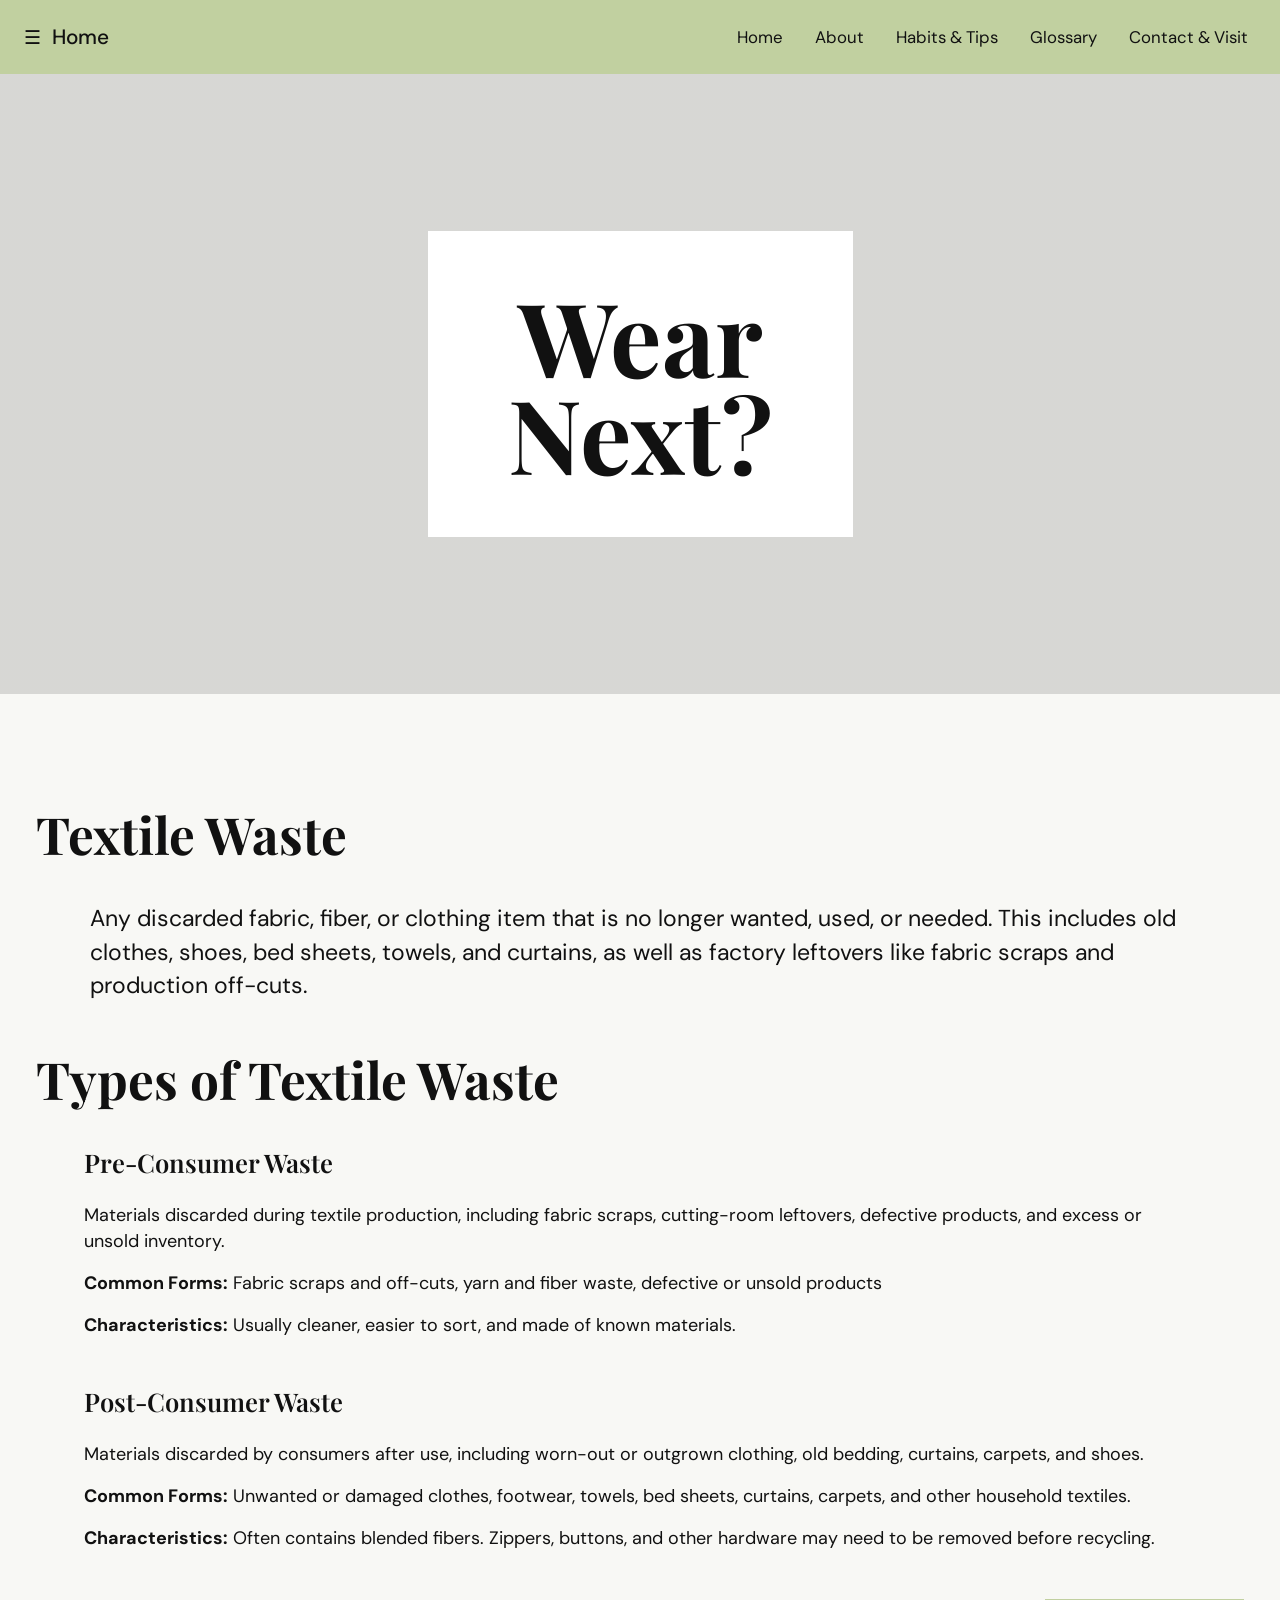
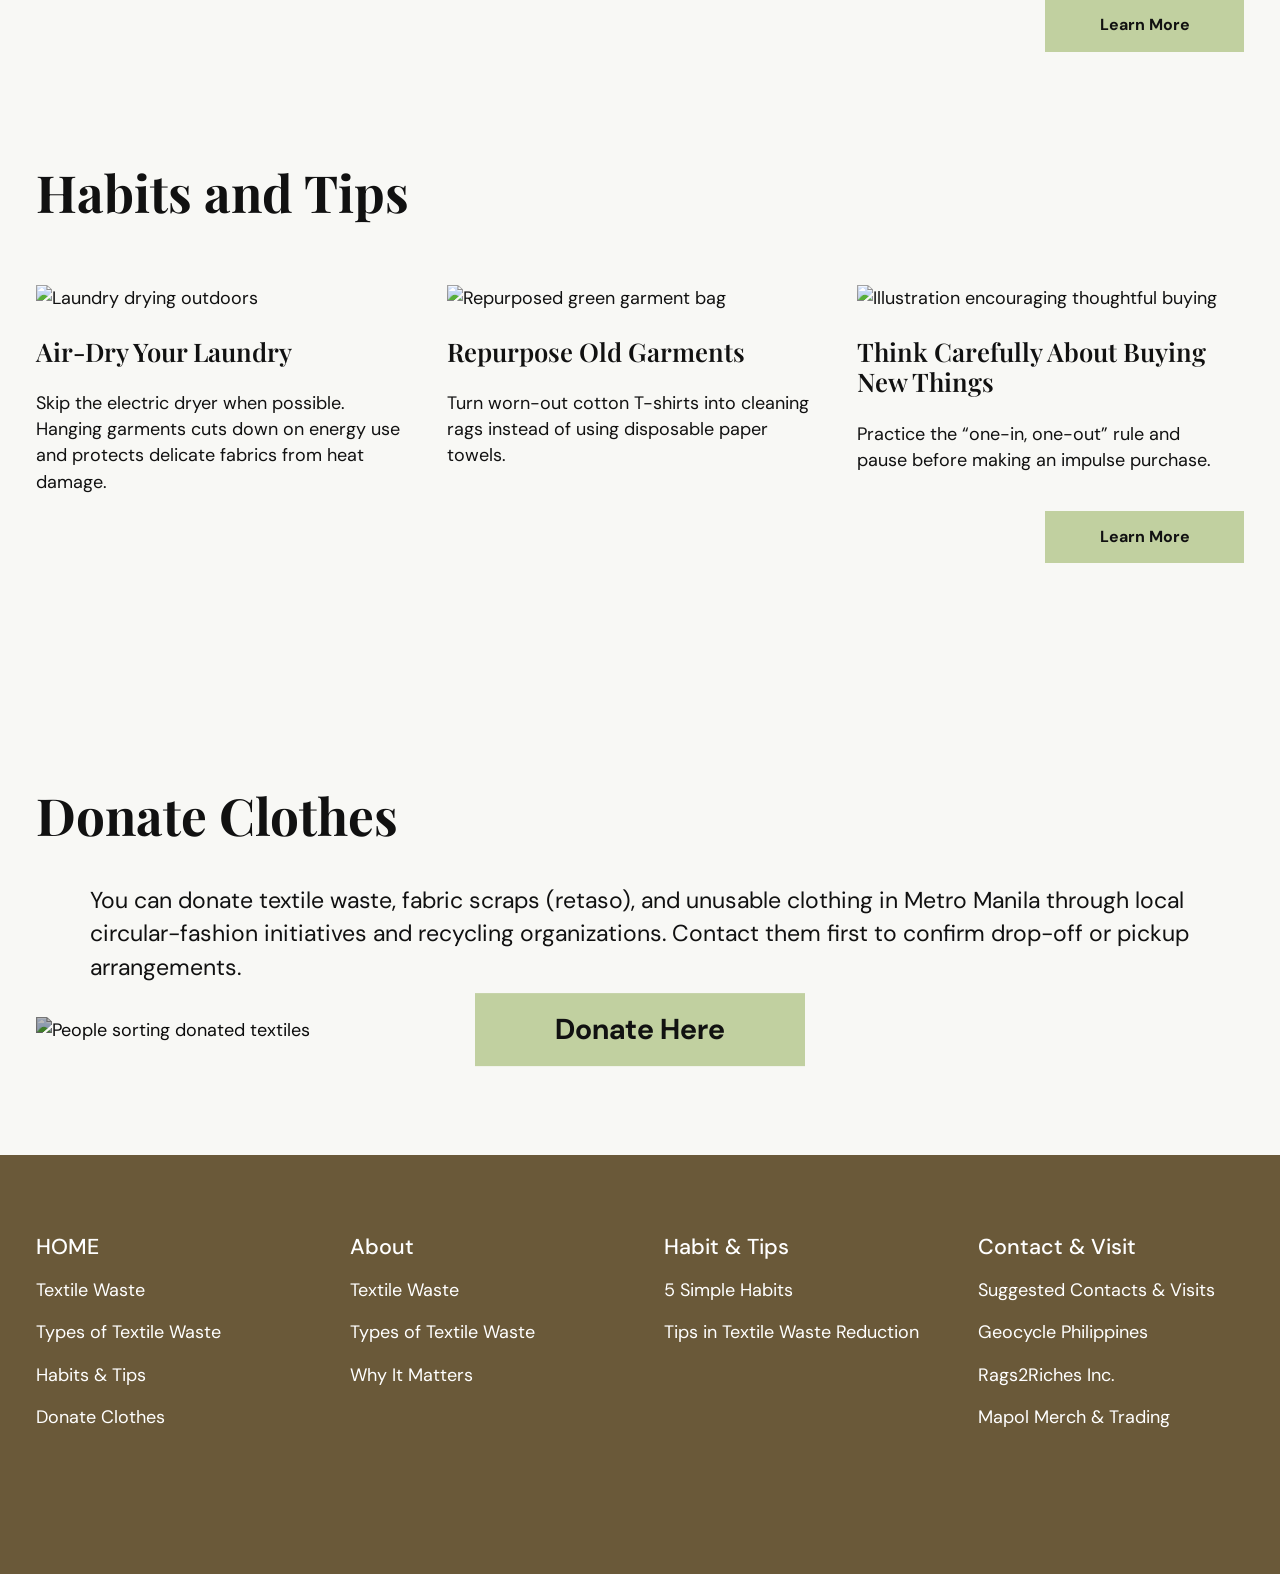
==== index.html @ 6bd79add "Add files via upload" ====
<!DOCTYPE html>
<html lang="en">
<head>
  <meta charset="utf-8">
  <meta name="viewport" content="width=device-width, initial-scale=1">
  <meta name="description" content="A practical guide to understanding and reducing textile waste.">
  <title>Wear Next? | Textile Waste Guide</title>
  <link rel="preconnect" href="https://fonts.googleapis.com">
  <link rel="preconnect" href="https://fonts.gstatic.com" crossorigin>
  <link href="https://fonts.googleapis.com/css2?family=DM+Sans:wght@400;500;700&family=Playfair+Display:wght@600;700&display=swap" rel="stylesheet">
  <link href="https://cdn.jsdelivr.net/npm/bootstrap@5.3.3/dist/css/bootstrap.min.css" rel="stylesheet">
  <link href="styles.css" rel="stylesheet">
</head>

<body>
  <nav class="navbar navbar-expand-lg site-nav sticky-top">
    <div class="container-fluid nav-inner">
      <a class="navbar-brand" href="#home"><span class="menu-mark">☰</span> Home</a>
      <button class="navbar-toggler" data-bs-toggle="collapse" data-bs-target="#nav"><span class="navbar-toggler-icon"></span></button>
      <div class="collapse navbar-collapse" id="nav">
        <ul class="navbar-nav ms-auto gap-lg-3">
          <li><a class="nav-link" href="#home">Home</a></li>
          <li><a class="nav-link" href="about.html">About</a></li>
          <li><a class="nav-link" href="habits.html">Habits & Tips</a></li>
          <li><a class="nav-link" href="glossary.html">Glossary</a></li>
          <li><a class="nav-link" href="contact.html">Contact & Visit</a></li>
        </ul>
      </div>
    </div>
  </nav>

  <main>
    <section id="home" class="hero hero-home">
      <div class="hero-card"><h1>Wear<br>Next?</h1></div>
    </section>

    <section class="section-pad">
      <div class="container-fluid content-width">
        <h2 id="textile-waste">Textile Waste</h2>
        <p class="lead-copy">Any discarded fabric, fiber, or clothing item that is no longer wanted, used, or needed. This includes old clothes, shoes, bed sheets, towels, and curtains, as well as factory leftovers like fabric scraps and production off-cuts.</p>
        <h2 class="mt-5" id="types-of-textile-waste">Types of Textile Waste</h2>
        <div class="type-block"><h3>Pre-Consumer Waste</h3><p>Materials discarded during textile production, including fabric scraps, cutting-room leftovers, defective products, and excess or unsold inventory.</p><p><strong>Common Forms:</strong> Fabric scraps and off-cuts, yarn and fiber waste, defective or unsold products</p><p><strong>Characteristics:</strong> Usually cleaner, easier to sort, and made of known materials.</p></div>
        <div class="type-block"><h3>Post-Consumer Waste</h3><p>Materials discarded by consumers after use, including worn-out or outgrown clothing, old bedding, curtains, carpets, and shoes.</p><p><strong>Common Forms:</strong> Unwanted or damaged clothes, footwear, towels, bed sheets, curtains, carpets, and other household textiles.</p><p><strong>Characteristics:</strong> Often contains blended fibers. Zippers, buttons, and other hardware may need to be removed before recycling.</p></div>
        <div class="text-end"><a class="btn btn-sage" href="about.html">Learn More</a></div>
      </div>
    </section>

    <section class="section-pad pt-0" id="featured-habits">
      <div class="container-fluid content-width">
        <h2 id="habits">Habits and Tips</h2>
        <div class="row g-4 mt-2">
          <article class="col-md-4"><img src="assets/img-002.png" alt="Laundry drying outdoors"><h3>Air-Dry Your Laundry</h3><p>Skip the electric dryer when possible. Hanging garments cuts down on energy use and protects delicate fabrics from heat damage.</p></article>
          <article class="col-md-4"><img src="assets/img-006.png" alt="Repurposed green garment bag"><h3>Repurpose Old Garments</h3><p>Turn worn-out cotton T-shirts into cleaning rags instead of using disposable paper towels.</p></article>
          <article class="col-md-4"><img src="assets/img-012.png" alt="Illustration encouraging thoughtful buying"><h3>Think Carefully About Buying New Things</h3><p>Practice the “one-in, one-out” rule and pause before making an impulse purchase.</p></article>
        </div>
        <div class="text-end"><a class="btn btn-sage" href="habits.html">Learn More</a></div>
      </div>
    </section>

    <section class="section-pad">
      <div class="container-fluid content-width"><h2 id="donate">Donate Clothes</h2><p class="lead-copy">You can donate textile waste, fabric scraps (retaso), and unusable clothing in Metro Manila through local circular-fashion initiatives and recycling organizations. Contact them first to confirm drop-off or pickup arrangements.</p>
      <div class="donate-banner"><img src="assets/img-014.png" alt="People sorting donated textiles"><a class="donate-button" href="contact.html">Donate Here</a></div></div>
    </section>

    <footer class="site-footer">
      <div class="container-fluid content-width"><div class="row g-5">
        <div class="col-md-3"><h3>HOME</h3>
          <a href="index.html#textile-waste">Textile Waste</a>
          <a href="index.html#types-of-textile-waste">Types of Textile Waste</a>
          <a href="index.html#habits">Habits & Tips</a>
          <a href="index.html#donate">Donate Clothes</a></div>
        <div class="col-md-3"><h3>About</h3>
          <a href="about.html#textile-waste">Textile Waste</a>
          <a href="about.html#types-of-textile-waste">Types of Textile Waste</a>
          <a href="about.html#why-it-matters">Why It Matters</a></div>
        <div class="col-md-3"><h3>Habit & Tips</h3>
          <a href="habits.html#simple">5 Simple Habits</a>
          <a href="habits.html#tips">Tips in Textile Waste Reduction</a></div>
        <div class="col-md-3"><h3>Contact & Visit</h3>
          <a href="contact.html#suggest">Suggested Contacts & Visits</a>
          <a href="contact.html#suggest">Geocycle Philippines</a>
          <a href="contact.html#suggest">Rags2Riches Inc.</a>
          <a href="contact.html#suggest">Mapol Merch & Trading</a></div>
      </div>
    </div>
  </footer>
  <script src="https://cdn.jsdelivr.net/npm/bootstrap@5.3.3/dist/js/bootstrap.bundle.min.js"></script>
</body>
</html>
---- styles.css ----
:root
    {
        --sage:#c1d0a0;
        --cream:#f8f8f5;
        --ink:#111;
        --brown:#6a5939;
        --max:1280px
    }*{
        box-sizing:border-box
    }

html
    {
        scroll-behavior:smooth
    }

body
    {
        margin:0;
        color:var(--ink);
        background:var(--cream);
        font-family:'DM Sans',Arial,sans-serif;
        font-size:18px;
        line-height:1.45
    }

.site-nav
    {
        background:var(--sage);
        min-height:74px
    }

.nav-inner{max-width:var(--max);padding:0 1.5rem}

.navbar-brand,.nav-link{color:var(--ink)!important}

.navbar-brand{font-size:1.3rem;font-weight:500}

.menu-mark{font-size:1.2rem;margin-right:.35rem}

.nav-link{font-size:1.05rem}.content-width{max-width:var(--max);margin:auto}

.section-pad{padding:7rem 1.5rem}

.section-pad h2{font:700 clamp(2.1rem,4vw,3.7rem)/1.1 'Playfair Display',Georgia,serif;margin:0 0 2.5rem}

.section-pad h3{font:600 clamp(1.4rem,2vw,2rem)/1.2 'Playfair Display',Georgia,serif;margin:1.5rem 0}

.lead-copy{max-width:1100px;margin:0 auto 2rem;font-size:clamp(1.1rem,1.8vw,1.45rem)}

.hero{min-height:620px;background-position:center;background-size:cover;display:grid;place-items:center}

.hero-home{background-image:linear-gradient(#0002,#0002),url('assets/img-000.png')}

.hero-card{background:#fff;padding:3.5rem 5rem;text-align:center}

.hero-card h1,.wide-hero h1{font:700 clamp(3.4rem,8vw,7.4rem)/.95 'Playfair Display',Georgia,serif;margin:0}

.type-block{margin:2.4rem 0 3rem;padding-left:3rem;max-width:1150px}

.btn-sage{background:var(--sage);border:0;border-radius:0;color:var(--ink);padding:.9rem 3.4rem;font-weight:700}

.btn-sage:hover,.donate-button:hover{background:#aebe8b;color:var(--ink)}

#featured-habits img{width:100%;height:270px;object-fit:cover}

#featured-habits article p{max-width:370px}

.donate-banner{position:relative;margin-top:2rem}

.donate-banner img{width:100%;height:330px;object-fit:cover;filter:brightness(.72)}

.donate-button{position:absolute;left:50%;top:50%;transform:translate(-50%,-50%);background:var(--sage);color:var(--ink);padding:1rem 5rem;text-decoration:none;font-size:1.8rem;font-weight:700;white-space:nowrap}

.about-section{background:#fff}

.split-hero{display:grid;grid-template-columns:1fr 1.4fr;min-height:420px}

.split-hero>div{background:#f0f1e7;display:grid;place-items:center;padding:2rem}

.split-hero h1{font:700 clamp(3rem,6vw,6rem)/1.05 'Playfair Display',Georgia,serif}

.split-hero img{width:100%;height:100%;object-fit:cover}.fact-list{max-width:1150px;margin:auto}

.wide-hero{min-height:500px;background-size:cover;background-position:center;display:grid;place-items:center}

/* .hero-habits{background-image:linear-gradient(#0003,#0003),url('assets/img-1.jpg')} */

.hero-glossary{background-image:linear-gradient(90deg,#fff9 0%,#fff1 60%),url('assets/img-038.png');place-items:center start;padding:4rem 7rem}

.hero-glossary h1{font-size:clamp(3rem,6vw,6rem)}

.habit-row{display:grid;grid-template-columns:1fr 1fr;gap:4rem;align-items:center;margin:5rem 0}

.habit-row.reverse>div{order:2}.habit-row img{width:100%;height:300px;object-fit:cover}

.tip-grid{display:grid;grid-template-columns:1fr 1fr;gap:2.5rem}

.alphabet{text-align:center;font-weight:700;letter-spacing:.25rem;font-size:1.1rem;margin:5rem 0}

.glossary-list{max-width:1100px;margin:auto}

.glossary-list>div{display:grid;grid-template-columns:150px 1fr;gap:1rem;margin:1.3rem 0}

.glossary-list dt{font-weight:700}

.glossary-list dd{margin:0}

.contact-hero{min-height:500px}

.contact-list article{margin:3.5rem 0}

.contact-list h3{font-family:'DM Sans',Arial,sans-serif;font-weight:700}

.contact-list h3 span{font-weight:400}

.site-footer{background:var(--brown);color:#fff;padding:5rem 1.5rem 8rem}

.site-footer h3{font-family:'DM Sans',Arial,sans-serif;font-size:1.35rem}

.site-footer a{display:block;color:#fff;text-decoration:none;margin:1rem 0}

.site-footer a:hover{text-decoration:underline}@media(max-width:767px){body{font-size:16px}

.section-pad{padding:4rem 1rem}.hero{min-height:430px}.hero-card{padding:2rem 3rem}

.type-block{padding-left:0}.donate-button{font-size:1.1rem;padding:.8rem 2rem}

.split-hero{grid-template-columns:1fr;min-height:0}.split-hero>div{min-height:280px}

.split-hero img{height:300px}.wide-hero{min-height:330px}.hero-glossary{padding:2rem}

.habit-row,.habit-row.reverse{grid-template-columns:1fr;gap:1rem;margin:3rem 0}

.habit-row.reverse>div{order:0}.habit-row img{height:230px}

.tip-grid{grid-template-columns:1fr}

.glossary-list>div{grid-template-columns:1fr;gap:.15rem;margin:1.7rem 0}

.alphabet{font-size:.8rem;letter-spacing:.08rem}

.contact-list h3{font-size:1.25rem}

.site-footer{padding-bottom:4rem}}

.glossary-alpha{
    display: flex; 
    flex-wrap: wrap;
    gap: 10px;
}

[id] {
  scroll-margin-top: 100px;
}
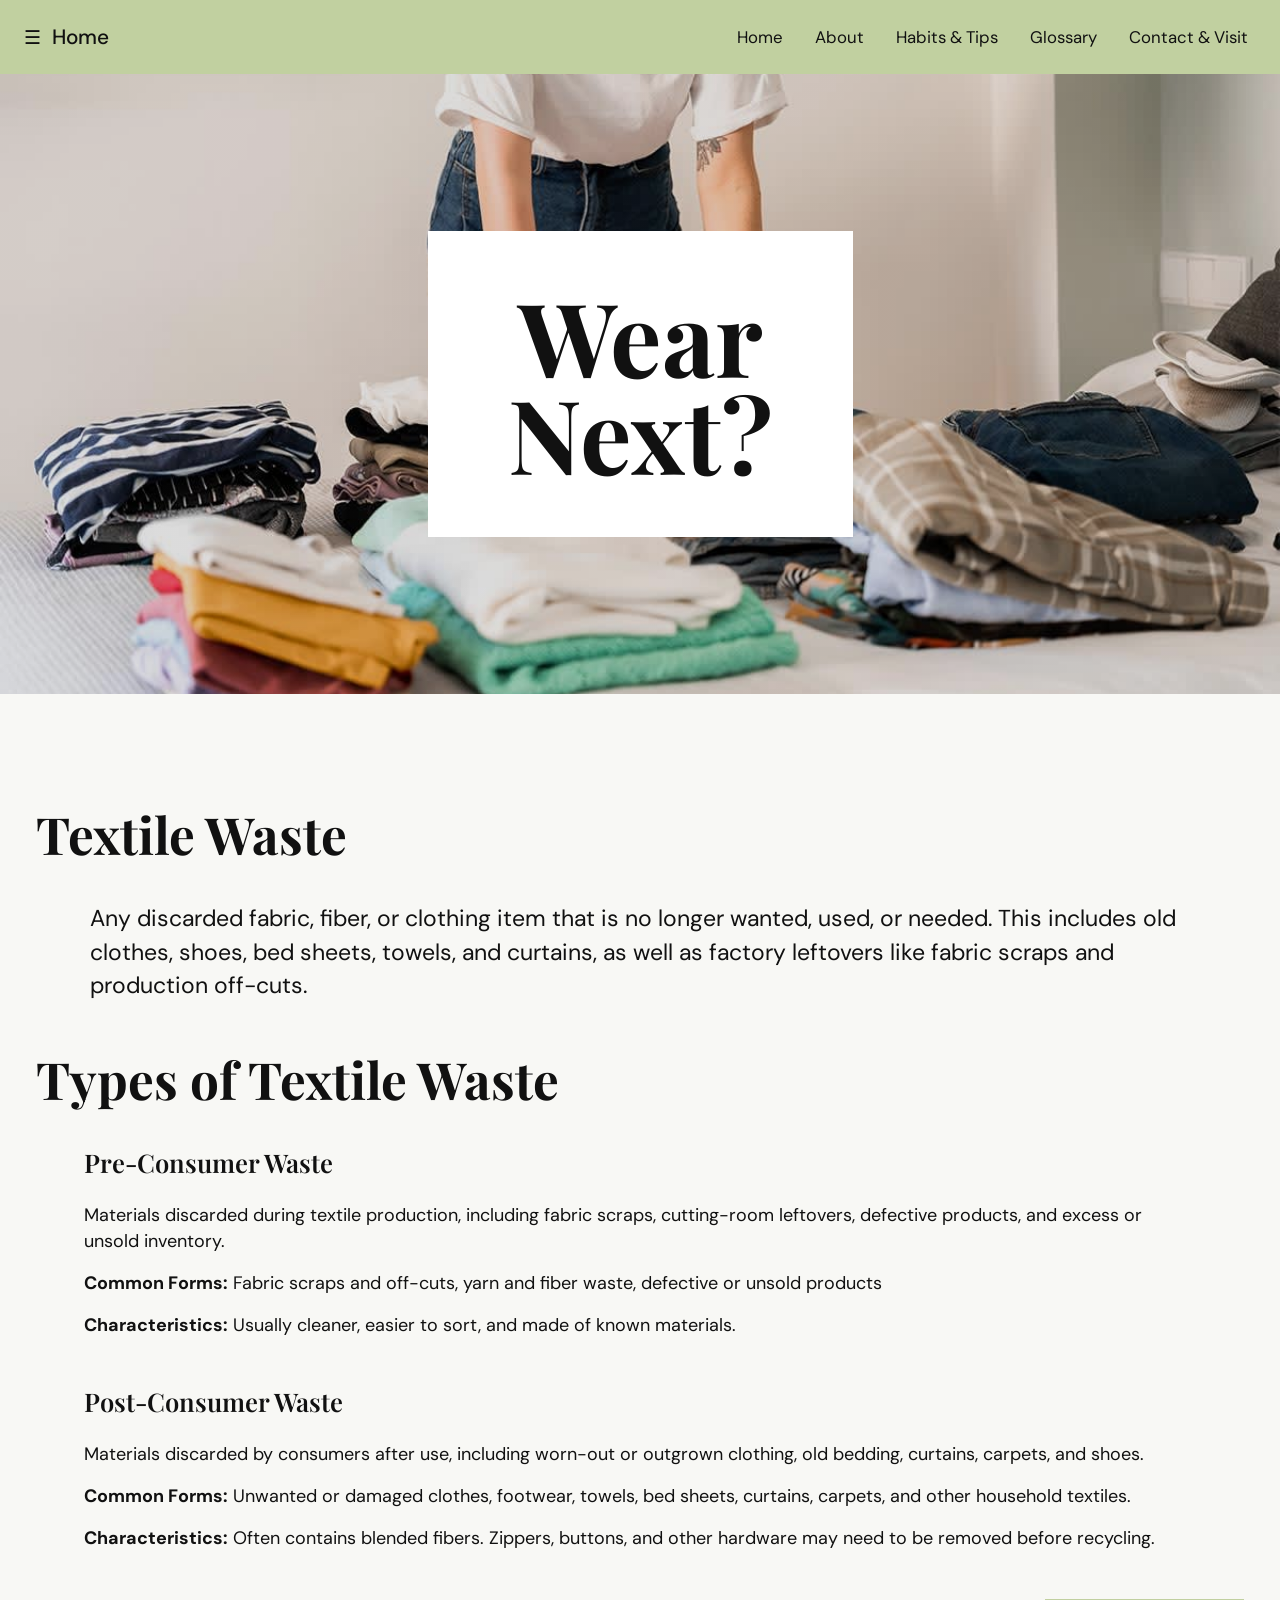
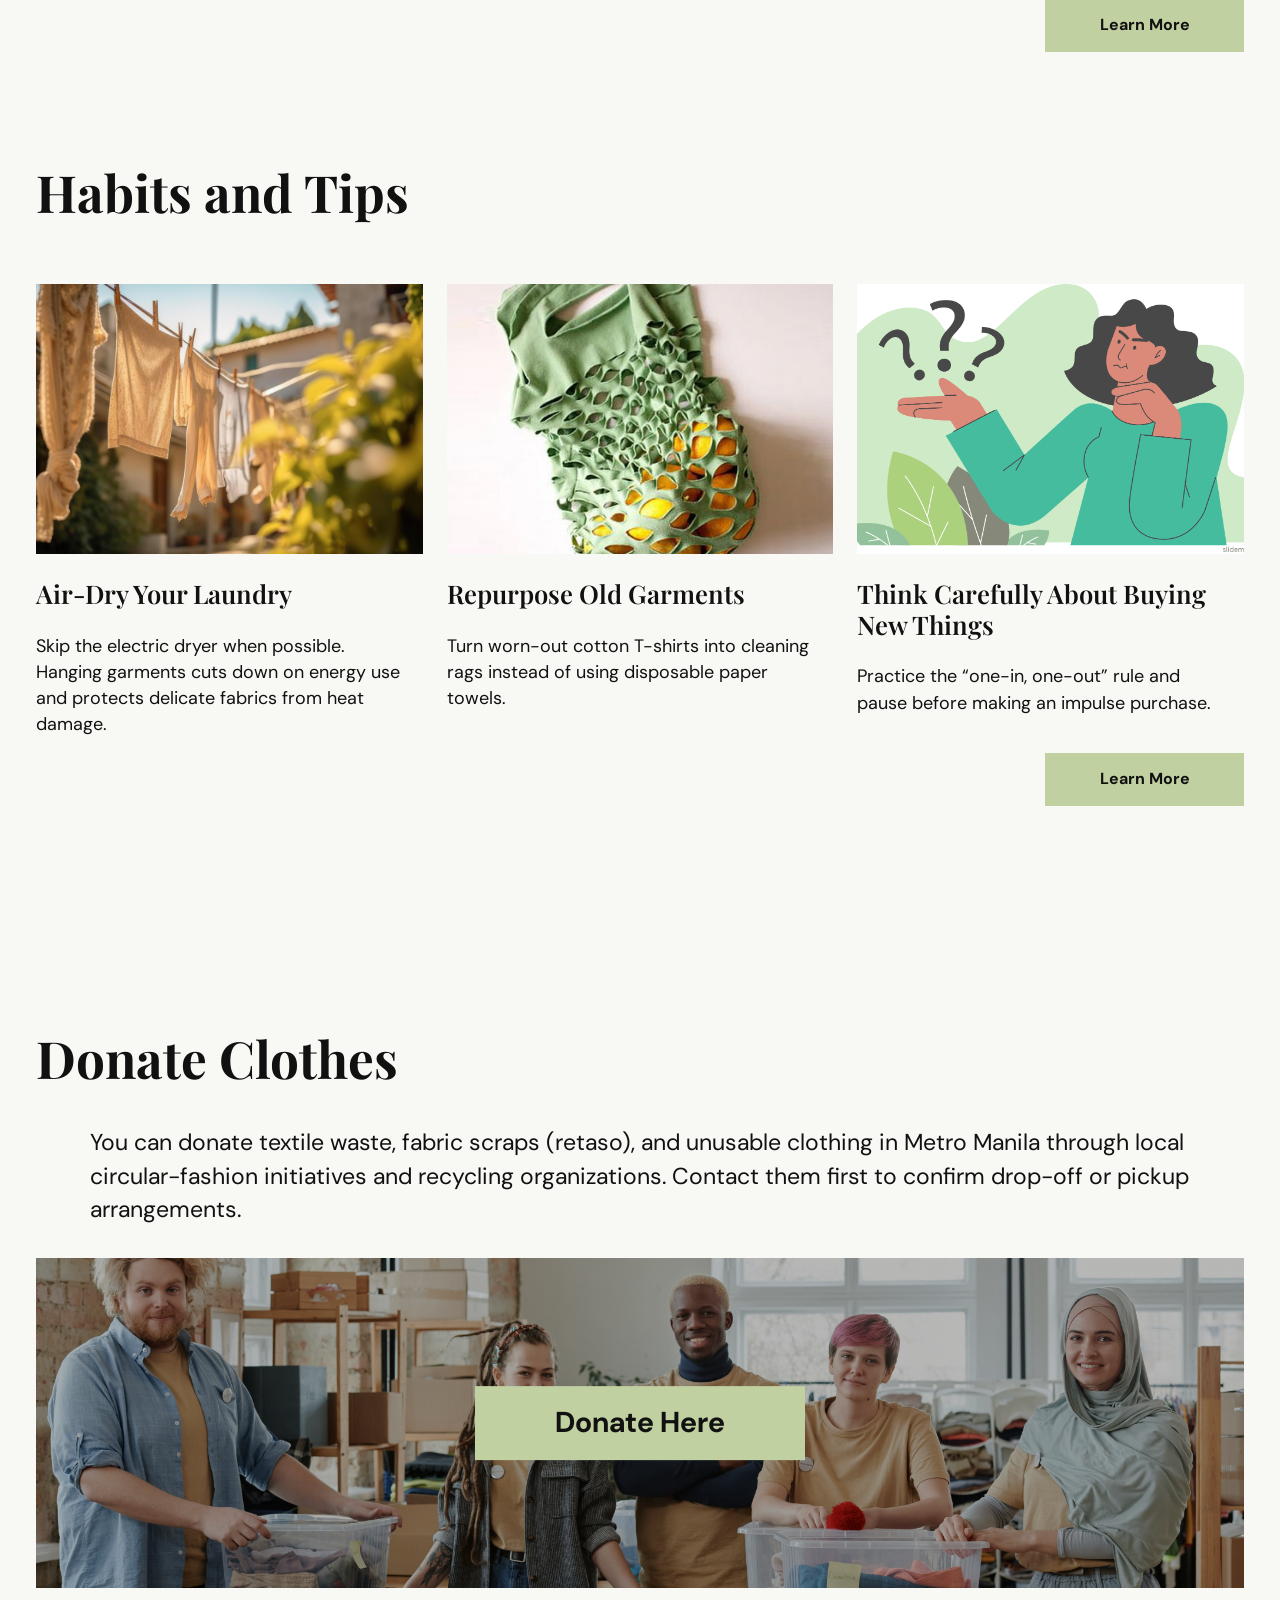
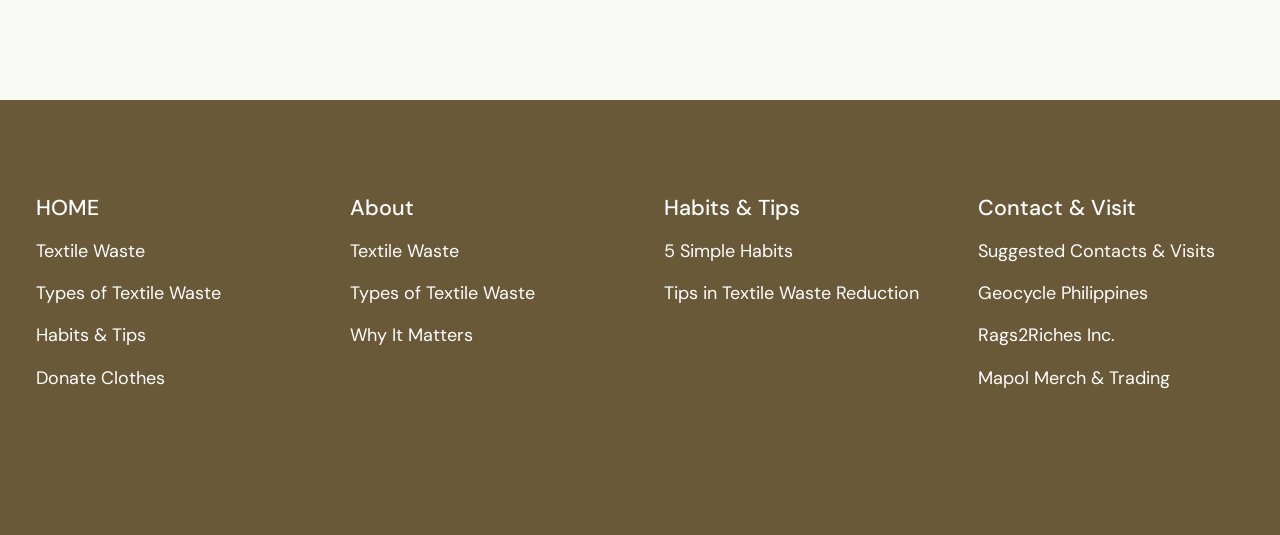
==== commit adee7532: "Add files via upload" ====
--- a/index.html
+++ b/index.html
@@ -64,19 +64,23 @@
 
     <footer class="site-footer">
       <div class="container-fluid content-width"><div class="row g-5">
-        <div class="col-md-3"><h3>HOME</h3>
+        <div class="col-md-3">
+          <a href="index.html#home"><h3>HOME</h3></a>
           <a href="index.html#textile-waste">Textile Waste</a>
           <a href="index.html#types-of-textile-waste">Types of Textile Waste</a>
           <a href="index.html#habits">Habits & Tips</a>
           <a href="index.html#donate">Donate Clothes</a></div>
-        <div class="col-md-3"><h3>About</h3>
+        <div class="col-md-3">
+          <a href="about.html#about"><h3>About</h3></a>
           <a href="about.html#textile-waste">Textile Waste</a>
           <a href="about.html#types-of-textile-waste">Types of Textile Waste</a>
           <a href="about.html#why-it-matters">Why It Matters</a></div>
-        <div class="col-md-3"><h3>Habit & Tips</h3>
+        <div class="col-md-3">
+          <a href="habits.html#habits"><h3>Habits & Tips</h3></a>
           <a href="habits.html#simple">5 Simple Habits</a>
           <a href="habits.html#tips">Tips in Textile Waste Reduction</a></div>
-        <div class="col-md-3"><h3>Contact & Visit</h3>
+        <div class="col-md-3">
+          <a href="contact.html#contact"><h3>Contact & Visit</h3></a>
           <a href="contact.html#suggest">Suggested Contacts & Visits</a>
           <a href="contact.html#suggest">Geocycle Philippines</a>
           <a href="contact.html#suggest">Rags2Riches Inc.</a>
